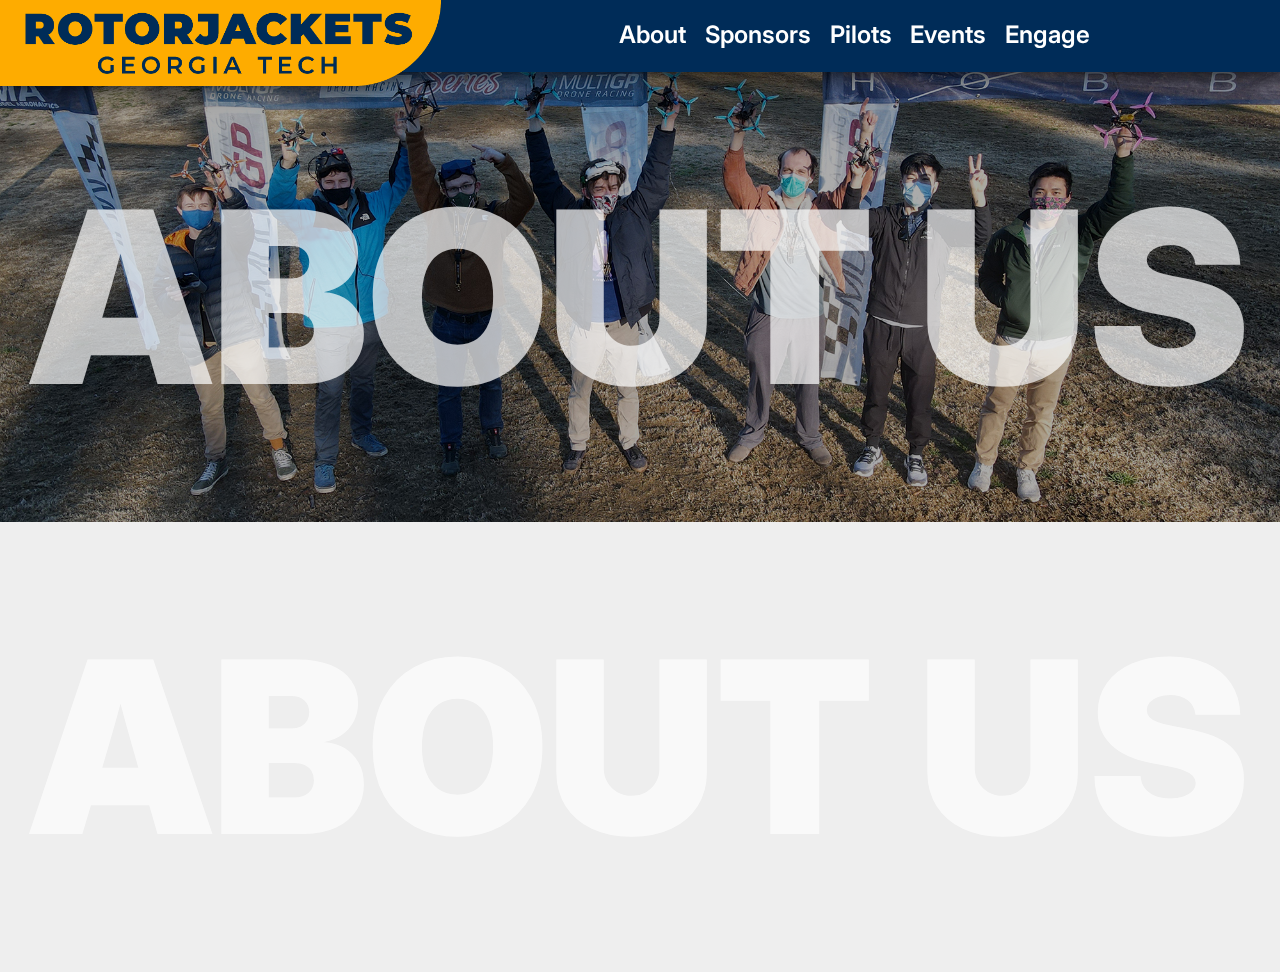
==== about/index.html @ 6247f0b4 "revamp home page and start about" ====
<!-- Wow look at this nerd inspecting page source :P -->
<!-- Developed by mkel.dev -->
<html>
    <head>
        <meta charset="utf-8">
        <title>RotorJackets</title>
        <meta name="viewport" content="width=device-width, user-scalable=no, initial-scale=1">
        <meta content="Matthew Kelsey" name="author">
        <meta name="description" content="Homepage of RotorJackets, FPV racing at Georgia Tech.">
        <meta property="og:type" content="website">
        <meta property="og:site_name" content="RotorJackets">
        <link rel="stylesheet" type="text/css" href="about.css" media="screen">
        <link rel="preconnect" href="https://fonts.gstatic.com">
        <link href="https://fonts.googleapis.com/css2?family=Inter:wght@100;200;300;400;500;600;700;800;900&display=swap" rel="stylesheet">
        <link rel="shortcut icon" href="../img/gogglebuzz.svg">
    </head>
    <body>
        <div class="nav">
            <a href="/"><img class="nav-img" src="../img/long_logo.png" /></a>
            <div class="dropdown">
                <i class="fa fa-bars nav-borgor"></i>
                <ul class="nav-list">
                    <li><a href="/about">About</a></li>
                    <li><a href="/sponsors">Sponsors</a></li>
                    <li><a href="/pilots">Pilots</a></li>
                    <li><a href="/calendar">Events</a></li>
                    <li><a href="https://gatech.campuslabs.com/engage/organization/rotorjackets">Engage</a></li>
                </ul>
            </div>
        </div>
        <div class="content">
            <div class="section sec1">
                <h1 class="big-about">ABOUT US</h1>
            </div>
            <div class="section sec2">
                <h1 class="big-about">ABOUT US</h1>
            </div>
            <div class="section sec3">
                <h1 class="big-about">ABOUT US</h1>
            </div>
            <div class="section sec4">
                <h1 class="big-about">ABOUT US</h1>
            </div>
        </div>
        <!-- https://stackoverflow.com/questions/14389566/stop-css-transition-from-firing-on-page-load -->
        <script> </script>
    </body>
</html>
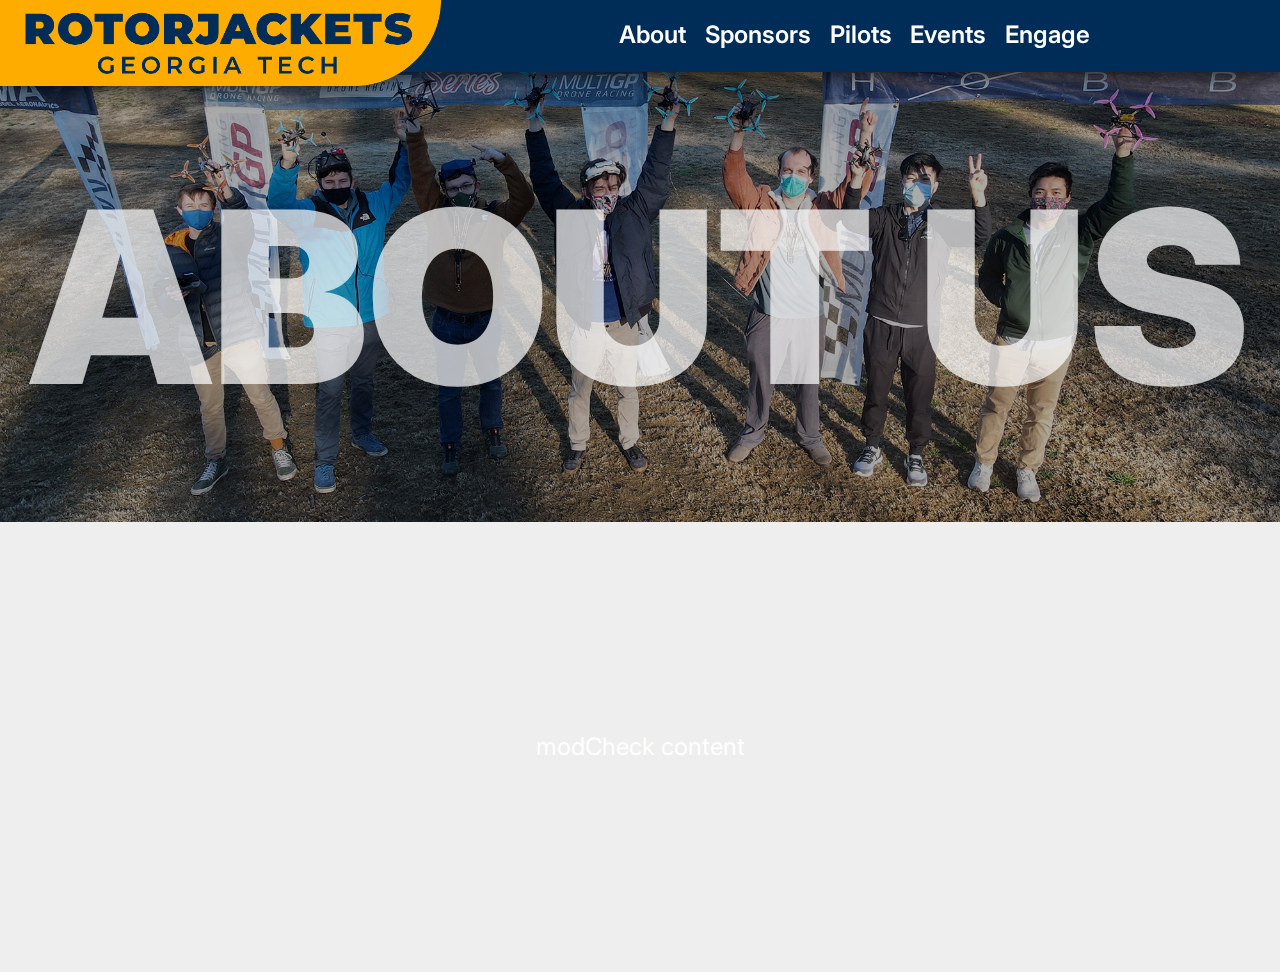
==== commit b116e7a5: "add pilots page bootstrap" ====
--- a/about/index.html
+++ b/about/index.html
@@ -33,10 +33,9 @@
                 <h1 class="big-about">ABOUT US</h1>
             </div>
             <div class="section sec2">
-                <h1 class="big-about">ABOUT US</h1>
+                <p>modCheck content</p>
             </div>
             <div class="section sec3">
-                <h1 class="big-about">ABOUT US</h1>
             </div>
             <div class="section sec4">
                 <h1 class="big-about">ABOUT US</h1>
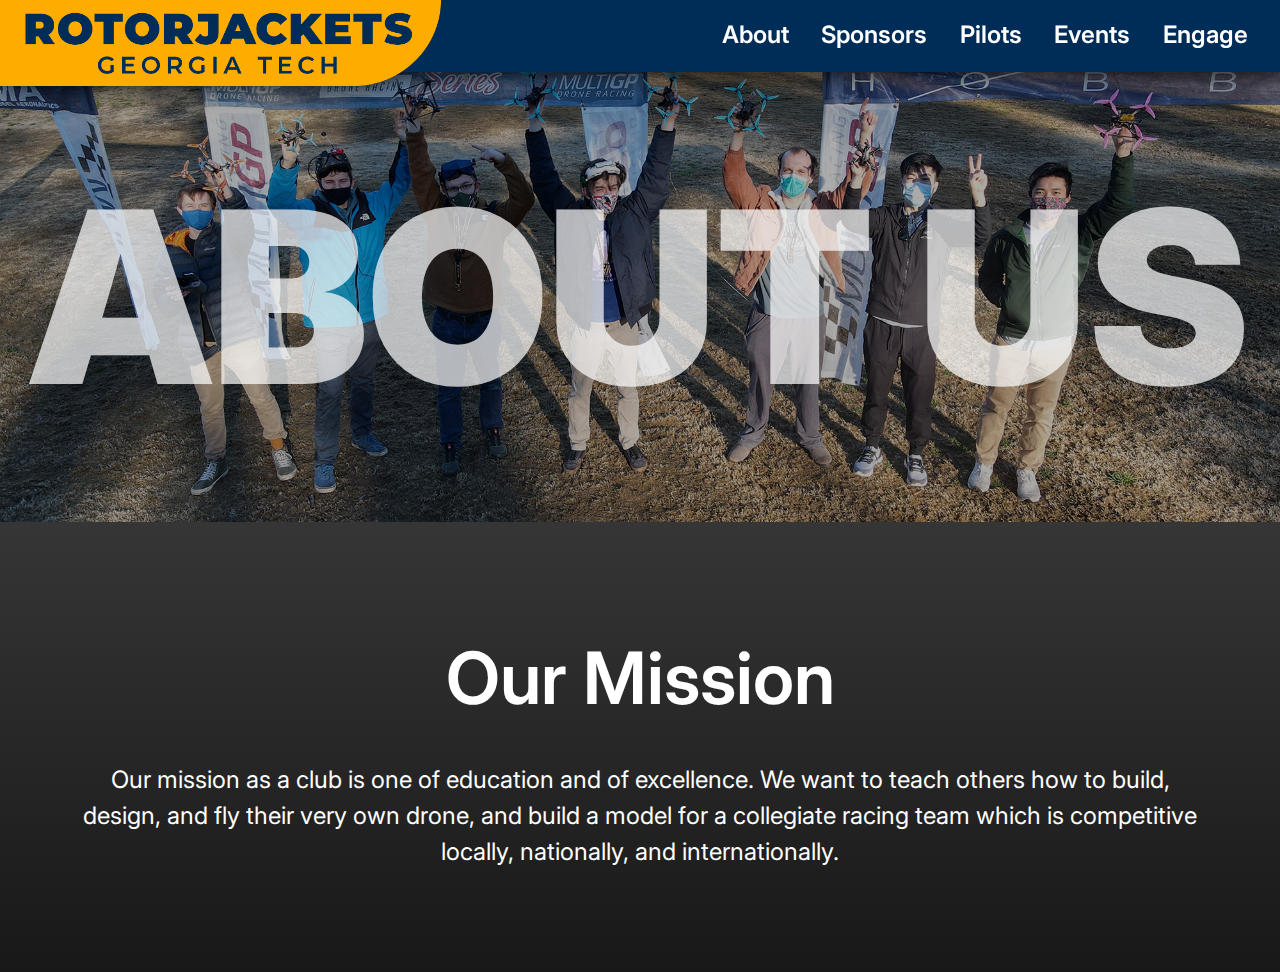
==== commit 2fdf180e: "populate content" ====
--- a/about/index.html
+++ b/about/index.html
@@ -32,14 +32,32 @@
             <div class="section sec1">
                 <h1 class="big-about">ABOUT US</h1>
             </div>
-            <div class="section sec2">
-                <p>modCheck content</p>
+            <div class="section sec2 text-section">
+                <h1>Our Mission</h1>
+                <p>Our mission as a club is one of education and of excellence. We want to teach others how to build, design, and fly their very own drone, and build a model for a collegiate racing team which is competitive locally, nationally, and internationally.</p>
             </div>
             <div class="section sec3">
             </div>
-            <div class="section sec4">
-                <h1 class="big-about">ABOUT US</h1>
+            <div class="section sec4 text-section">
+                <h1>Educating GT Students</h1>
+                <p>We have weekly events we host both on campus and virtually to engage with our student body. Every weekend, we have setup a time for students to be able to fly on campus. Some weeks we focus on testing quads and getting them flying, and other weeks, we setup a practice racing course with a lap timer. Every first Wednesday of the month, we have time in the Invention Studio where we build, repair, and troubleshoot quads. This is a great time for new members to get help from experienced members and save money by having access to all the tools they need to build their first quad. The rest of the month, we dedicate Wednesday nights to sim practice in Velocidrone and virtual troubleshooting of quads.</p>
             </div>
+            <div class="section sec7"></div>
+            <div class="section sec6 text-section">
+                <h1>Working with local schools</h1>
+                <p>We are striving to work with local schools to educated kids K-12 about drones, drone racing, and their applications. Drones are one of many great ways for kids to get excited about STEM and see the real-world importance of the science and math they learn in the classroom in a fun and competitive way! We are still in the early phases with our partnerships with many schools, but we are excited about the opportunities presented to us!</p>
+            </div>
+            <div class="section sec5"></div>
+            <div class="section sec6 text-section">
+                <h1>Drone Racing</h1>
+                <p>In our efforts in excellence, we are partnering with Quad Rivals to build our drone racing team. Our goal is to both be competitive and create a sustainable model which can be used to spread drone racing to colleges across the nation. We are involved in racing through local Multi-GP races, CDRA, Velocidrone racing, and other local racing events. We are currently the fastest collegiate drone racing team in the nation with a #1 rank in CDRA for the 2020-21 season!</p>
+            </div>
+            <div class="section sec9"></div>
+            <div class="section text-section">
+                <h1>Other Flying Vehicles</h1>
+                <p>While FPV quadcopters are our main aerial vehicle of choice, many of our members also enjoy flying fixed wing, helicopters, and flying wings for fun. There are many great applications for these kinds of vehicles, and we are currently seeking some competitive outlets for building and designing tradition and non-traditional flying vehicles for waypoint, payload, and other kind of missions.</p>
+            </div>
+            <div class="section sec8"></div>
         </div>
         <!-- https://stackoverflow.com/questions/14389566/stop-css-transition-from-firing-on-page-load -->
         <script> </script>
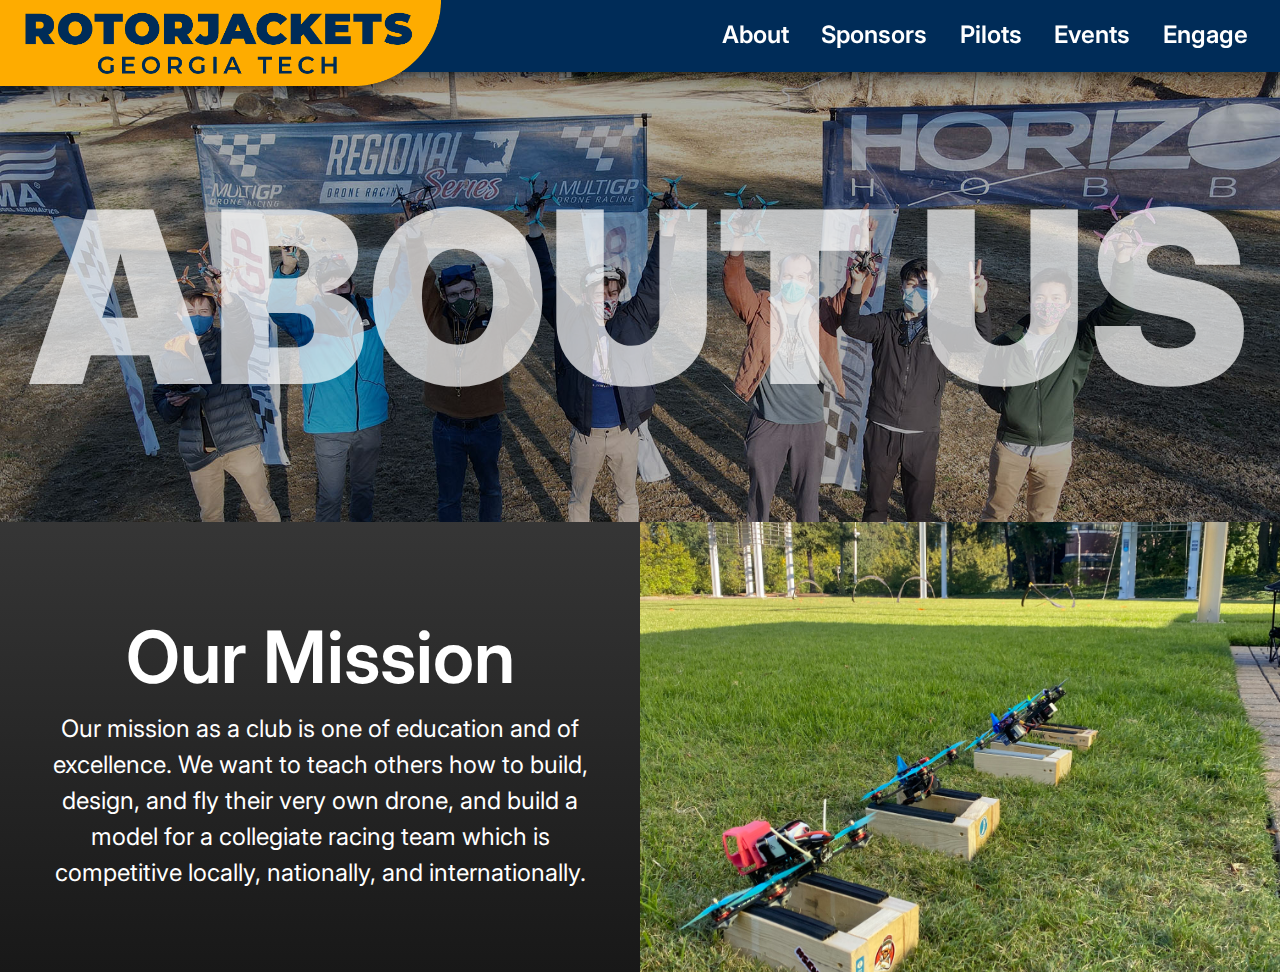
==== commit a90f056a: "about page tile for big pp screens and nav fixes" ====
--- a/about/index.html
+++ b/about/index.html
@@ -32,32 +32,53 @@
             <div class="section sec1">
                 <h1 class="big-about">ABOUT US</h1>
             </div>
-            <div class="section sec2 text-section">
-                <h1>Our Mission</h1>
-                <p>Our mission as a club is one of education and of excellence. We want to teach others how to build, design, and fly their very own drone, and build a model for a collegiate racing team which is competitive locally, nationally, and internationally.</p>
+            <div class="group">
+                <div class="section sec2 text-section">
+                    <div class="text-container">
+                        <h1>Our Mission</h1>
+                        <p>Our mission as a club is one of education and of excellence. We want to teach others how to build, design, and fly their very own drone, and build a model for a collegiate racing team which is competitive locally, nationally, and internationally.</p>
+                    </div>
+                </div>
+                <div class="section sec3">
+                </div>
             </div>
-            <div class="section sec3">
+            <div class="group-reverse">
+                <div class="section sec4 text-section">
+                    <div class="text-container">
+                        <h1>Educating GT Students</h1>
+                        <p>We have weekly events we host both on campus and virtually to engage with our student body. Every weekend, we have setup a time for students to be able to fly on campus. Some weeks we focus on testing quads and getting them flying, and other weeks, we setup a practice racing course with a lap timer. Every first Wednesday of the month, we have time in the Invention Studio where we build, repair, and troubleshoot quads. This is a great time for new members to get help from experienced members and save money by having access to all the tools they need to build their first quad. The rest of the month, we dedicate Wednesday nights to sim practice in Velocidrone and virtual troubleshooting of quads.</p>
+                    </div>
+                </div>
+                <div class="section sec7"></div>
             </div>
-            <div class="section sec4 text-section">
-                <h1>Educating GT Students</h1>
-                <p>We have weekly events we host both on campus and virtually to engage with our student body. Every weekend, we have setup a time for students to be able to fly on campus. Some weeks we focus on testing quads and getting them flying, and other weeks, we setup a practice racing course with a lap timer. Every first Wednesday of the month, we have time in the Invention Studio where we build, repair, and troubleshoot quads. This is a great time for new members to get help from experienced members and save money by having access to all the tools they need to build their first quad. The rest of the month, we dedicate Wednesday nights to sim practice in Velocidrone and virtual troubleshooting of quads.</p>
+            <div class="group">
+                <div class="section sec6 text-section">
+                    <div class="text-container">
+                        <h1>Working with local schools</h1>
+                        <p>We are striving to work with local schools to educated kids K-12 about drones, drone racing, and their applications. Drones are one of many great ways for kids to get excited about STEM and see the real-world importance of the science and math they learn in the classroom in a fun and competitive way! We are still in the early phases with our partnerships with many schools, but we are excited about the opportunities presented to us!</p>
+                    </div>
+                </div>
+                <div class="section sec5"></div>
             </div>
-            <div class="section sec7"></div>
-            <div class="section sec6 text-section">
-                <h1>Working with local schools</h1>
-                <p>We are striving to work with local schools to educated kids K-12 about drones, drone racing, and their applications. Drones are one of many great ways for kids to get excited about STEM and see the real-world importance of the science and math they learn in the classroom in a fun and competitive way! We are still in the early phases with our partnerships with many schools, but we are excited about the opportunities presented to us!</p>
+            <div class="group-reverse">
+                <div class="section sec6 text-section">
+                    <div class="text-container">
+                        <h1>Drone Racing</h1>
+                        <p>In our efforts in excellence, we are partnering with Quad Rivals to build our drone racing team. Our goal is to both be competitive and create a sustainable model which can be used to spread drone racing to colleges across the nation. We are involved in racing through local Multi-GP races, CDRA, Velocidrone racing, and other local racing events. We are currently the fastest collegiate drone racing team in the nation with a #1 rank in CDRA for the 2020-21 season!</p>
+                    </div>
+                </div>
+                <div class="section sec9"></div>
             </div>
-            <div class="section sec5"></div>
-            <div class="section sec6 text-section">
-                <h1>Drone Racing</h1>
-                <p>In our efforts in excellence, we are partnering with Quad Rivals to build our drone racing team. Our goal is to both be competitive and create a sustainable model which can be used to spread drone racing to colleges across the nation. We are involved in racing through local Multi-GP races, CDRA, Velocidrone racing, and other local racing events. We are currently the fastest collegiate drone racing team in the nation with a #1 rank in CDRA for the 2020-21 season!</p>
+            <div class="group">
+                <div class="section text-section">
+                    <div class="text-container">
+                        <h1>Other Flying Vehicles</h1>
+                        <p>While FPV quadcopters are our main aerial vehicle of choice, many of our members also enjoy flying fixed wing, helicopters, and flying wings for fun. There are many great applications for these kinds of vehicles, and we are currently seeking some competitive outlets for building and designing tradition and non-traditional flying vehicles for waypoint, payload, and other kind of missions.</p>
+                
+                    </div>
+                </div>
+                <div class="section sec8"></div>
             </div>
-            <div class="section sec9"></div>
-            <div class="section text-section">
-                <h1>Other Flying Vehicles</h1>
-                <p>While FPV quadcopters are our main aerial vehicle of choice, many of our members also enjoy flying fixed wing, helicopters, and flying wings for fun. There are many great applications for these kinds of vehicles, and we are currently seeking some competitive outlets for building and designing tradition and non-traditional flying vehicles for waypoint, payload, and other kind of missions.</p>
-            </div>
-            <div class="section sec8"></div>
         </div>
         <!-- https://stackoverflow.com/questions/14389566/stop-css-transition-from-firing-on-page-load -->
         <script> </script>
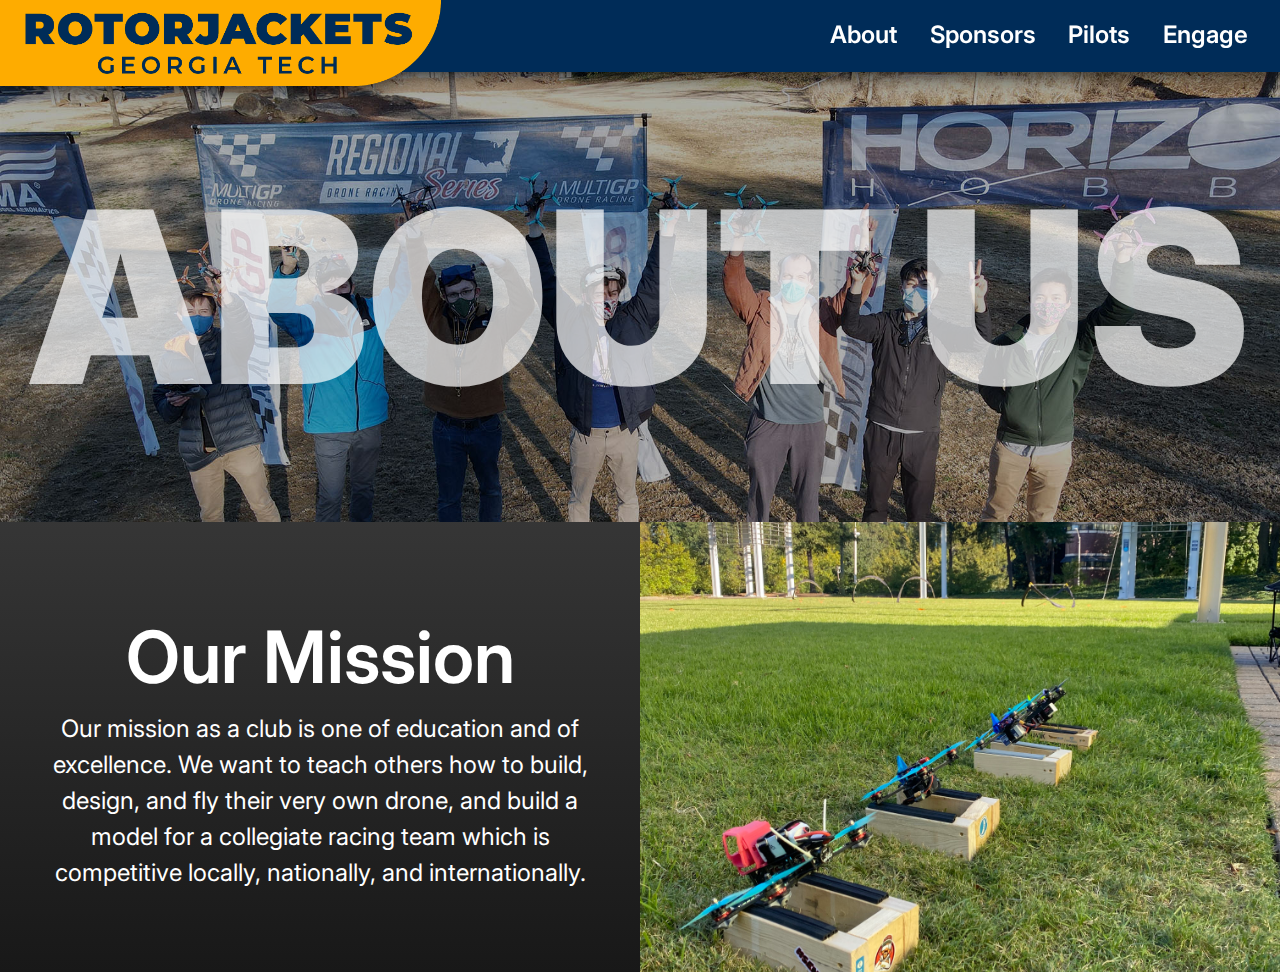
==== commit b2e099d4: "Updated Pilots and Sponsor Page" ====
--- a/about/index.html
+++ b/about/index.html
@@ -1,86 +1,89 @@
 <!-- Wow look at this nerd inspecting page source :P -->
 <!-- Developed by mkel.dev -->
 <html>
-    <head>
-        <meta charset="utf-8">
-        <title>RotorJackets</title>
-        <meta name="viewport" content="width=device-width, user-scalable=no, initial-scale=1">
-        <meta content="Matthew Kelsey" name="author">
-        <meta name="description" content="Homepage of RotorJackets, FPV racing at Georgia Tech.">
-        <meta property="og:type" content="website">
-        <meta property="og:site_name" content="RotorJackets">
-        <link rel="stylesheet" type="text/css" href="about.css" media="screen">
-        <link rel="preconnect" href="https://fonts.gstatic.com">
-        <link href="https://fonts.googleapis.com/css2?family=Inter:wght@100;200;300;400;500;600;700;800;900&display=swap" rel="stylesheet">
-        <link rel="shortcut icon" href="../img/gogglebuzz.svg">
-    </head>
-    <body>
-        <div class="nav">
-            <a href="/"><img class="nav-img" src="../img/long_logo.png" /></a>
-            <div class="dropdown">
-                <i class="fa fa-bars nav-borgor"></i>
-                <ul class="nav-list">
-                    <li><a href="/about">About</a></li>
-                    <li><a href="/sponsors">Sponsors</a></li>
-                    <li><a href="/pilots">Pilots</a></li>
-                    <li><a href="/calendar">Events</a></li>
-                    <li><a href="https://gatech.campuslabs.com/engage/organization/rotorjackets">Engage</a></li>
-                </ul>
+
+<head>
+    <meta charset="utf-8">
+    <title>RotorJackets</title>
+    <meta name="viewport" content="width=device-width, user-scalable=no, initial-scale=1">
+    <meta content="Matthew Kelsey" name="author">
+    <meta name="description" content="Homepage of RotorJackets, FPV racing at Georgia Tech.">
+    <meta property="og:type" content="website">
+    <meta property="og:site_name" content="RotorJackets">
+    <link rel="stylesheet" type="text/css" href="about.css" media="screen">
+    <link rel="preconnect" href="https://fonts.gstatic.com">
+    <link href="https://fonts.googleapis.com/css2?family=Inter:wght@100;200;300;400;500;600;700;800;900&display=swap" rel="stylesheet">
+    <link rel="shortcut icon" href="../img/gogglebuzz.svg">
+</head>
+
+<body>
+    <div class="nav">
+        <a href="/"><img class="nav-img" src="../img/long_logo.png" /></a>
+        <div class="dropdown">
+            <i class="fa fa-bars nav-borgor"></i>
+            <ul class="nav-list">
+                <li><a href="/about">About</a></li>
+                <li><a href="/sponsors">Sponsors</a></li>
+                <li><a href="/pilots">Pilots</a></li>
+                <!-- <li><a href="/calendar">Events</a></li> -->
+                <li><a href="https://gatech.campuslabs.com/engage/organization/rotorjackets">Engage</a></li>
+            </ul>
+        </div>
+    </div>
+    <div class="content">
+        <div class="section sec1">
+            <h1 class="big-about">ABOUT US</h1>
+        </div>
+        <div class="group">
+            <div class="section sec2 text-section">
+                <div class="text-container">
+                    <h1>Our Mission</h1>
+                    <p>Our mission as a club is one of education and of excellence. We want to teach others how to build, design, and fly their very own drone, and build a model for a collegiate racing team which is competitive locally, nationally, and internationally.</p>
+                </div>
+            </div>
+            <div class="section sec3">
             </div>
         </div>
-        <div class="content">
-            <div class="section sec1">
-                <h1 class="big-about">ABOUT US</h1>
-            </div>
-            <div class="group">
-                <div class="section sec2 text-section">
-                    <div class="text-container">
-                        <h1>Our Mission</h1>
-                        <p>Our mission as a club is one of education and of excellence. We want to teach others how to build, design, and fly their very own drone, and build a model for a collegiate racing team which is competitive locally, nationally, and internationally.</p>
-                    </div>
-                </div>
-                <div class="section sec3">
+        <div class="group-reverse">
+            <div class="section sec4 text-section">
+                <div class="text-container">
+                    <h1>Educating GT Students</h1>
+                    <p>We have weekly events we host both on campus and virtually to engage with our student body. Every weekend, we have setup a time for students to be able to fly on campus. Some weeks we focus on testing quads and getting them flying, and other weeks, we setup a practice racing course with a lap timer. Every first Wednesday of the month, we have time in the Invention Studio where we build, repair, and troubleshoot quads. This is a great time for new members to get help from experienced members and save money by having access to all the tools they need to build their first quad. The rest of the month, we dedicate Wednesday nights to sim practice in Velocidrone and virtual troubleshooting of quads.</p>
                 </div>
             </div>
-            <div class="group-reverse">
-                <div class="section sec4 text-section">
-                    <div class="text-container">
-                        <h1>Educating GT Students</h1>
-                        <p>We have weekly events we host both on campus and virtually to engage with our student body. Every weekend, we have setup a time for students to be able to fly on campus. Some weeks we focus on testing quads and getting them flying, and other weeks, we setup a practice racing course with a lap timer. Every first Wednesday of the month, we have time in the Invention Studio where we build, repair, and troubleshoot quads. This is a great time for new members to get help from experienced members and save money by having access to all the tools they need to build their first quad. The rest of the month, we dedicate Wednesday nights to sim practice in Velocidrone and virtual troubleshooting of quads.</p>
-                    </div>
+            <div class="section sec7"></div>
+        </div>
+        <div class="group">
+            <div class="section sec6 text-section">
+                <div class="text-container">
+                    <h1>Working with local schools</h1>
+                    <p>We are striving to work with local schools to educated kids K-12 about drones, drone racing, and their applications. Drones are one of many great ways for kids to get excited about STEM and see the real-world importance of the science and math they learn in the classroom in a fun and competitive way! We are still in the early phases with our partnerships with many schools, but we are excited about the opportunities presented to us!</p>
                 </div>
-                <div class="section sec7"></div>
             </div>
-            <div class="group">
-                <div class="section sec6 text-section">
-                    <div class="text-container">
-                        <h1>Working with local schools</h1>
-                        <p>We are striving to work with local schools to educated kids K-12 about drones, drone racing, and their applications. Drones are one of many great ways for kids to get excited about STEM and see the real-world importance of the science and math they learn in the classroom in a fun and competitive way! We are still in the early phases with our partnerships with many schools, but we are excited about the opportunities presented to us!</p>
-                    </div>
+            <div class="section sec5"></div>
+        </div>
+        <div class="group-reverse">
+            <div class="section sec6 text-section">
+                <div class="text-container">
+                    <h1>Drone Racing</h1>
+                    <p>In our efforts in excellence, we are partnering with Quad Rivals to build our drone racing team. Our goal is to both be competitive and create a sustainable model which can be used to spread drone racing to colleges across the nation. We are involved in racing through local Multi-GP races, CDRA, Velocidrone racing, and other local racing events. We are currently the fastest collegiate drone racing team in the nation with a #1 rank in CDRA for the 2020-21 season!</p>
                 </div>
-                <div class="section sec5"></div>
             </div>
-            <div class="group-reverse">
-                <div class="section sec6 text-section">
-                    <div class="text-container">
-                        <h1>Drone Racing</h1>
-                        <p>In our efforts in excellence, we are partnering with Quad Rivals to build our drone racing team. Our goal is to both be competitive and create a sustainable model which can be used to spread drone racing to colleges across the nation. We are involved in racing through local Multi-GP races, CDRA, Velocidrone racing, and other local racing events. We are currently the fastest collegiate drone racing team in the nation with a #1 rank in CDRA for the 2020-21 season!</p>
-                    </div>
+            <div class="section sec9"></div>
+        </div>
+        <div class="group">
+            <div class="section text-section">
+                <div class="text-container">
+                    <h1>Other Flying Vehicles</h1>
+                    <p>While FPV quadcopters are our main aerial vehicle of choice, many of our members also enjoy flying fixed wing, helicopters, and flying wings for fun. There are many great applications for these kinds of vehicles, and we are currently seeking some competitive outlets for building and designing tradition and non-traditional flying vehicles for waypoint, payload, and other kind of missions.</p>
+
                 </div>
-                <div class="section sec9"></div>
             </div>
-            <div class="group">
-                <div class="section text-section">
-                    <div class="text-container">
-                        <h1>Other Flying Vehicles</h1>
-                        <p>While FPV quadcopters are our main aerial vehicle of choice, many of our members also enjoy flying fixed wing, helicopters, and flying wings for fun. There are many great applications for these kinds of vehicles, and we are currently seeking some competitive outlets for building and designing tradition and non-traditional flying vehicles for waypoint, payload, and other kind of missions.</p>
-                
-                    </div>
-                </div>
-                <div class="section sec8"></div>
-            </div>
+            <div class="section sec8"></div>
         </div>
-        <!-- https://stackoverflow.com/questions/14389566/stop-css-transition-from-firing-on-page-load -->
-        <script> </script>
-    </body>
+    </div>
+    <!-- https://stackoverflow.com/questions/14389566/stop-css-transition-from-firing-on-page-load -->
+    <script> </script>
+</body>
+
 </html>